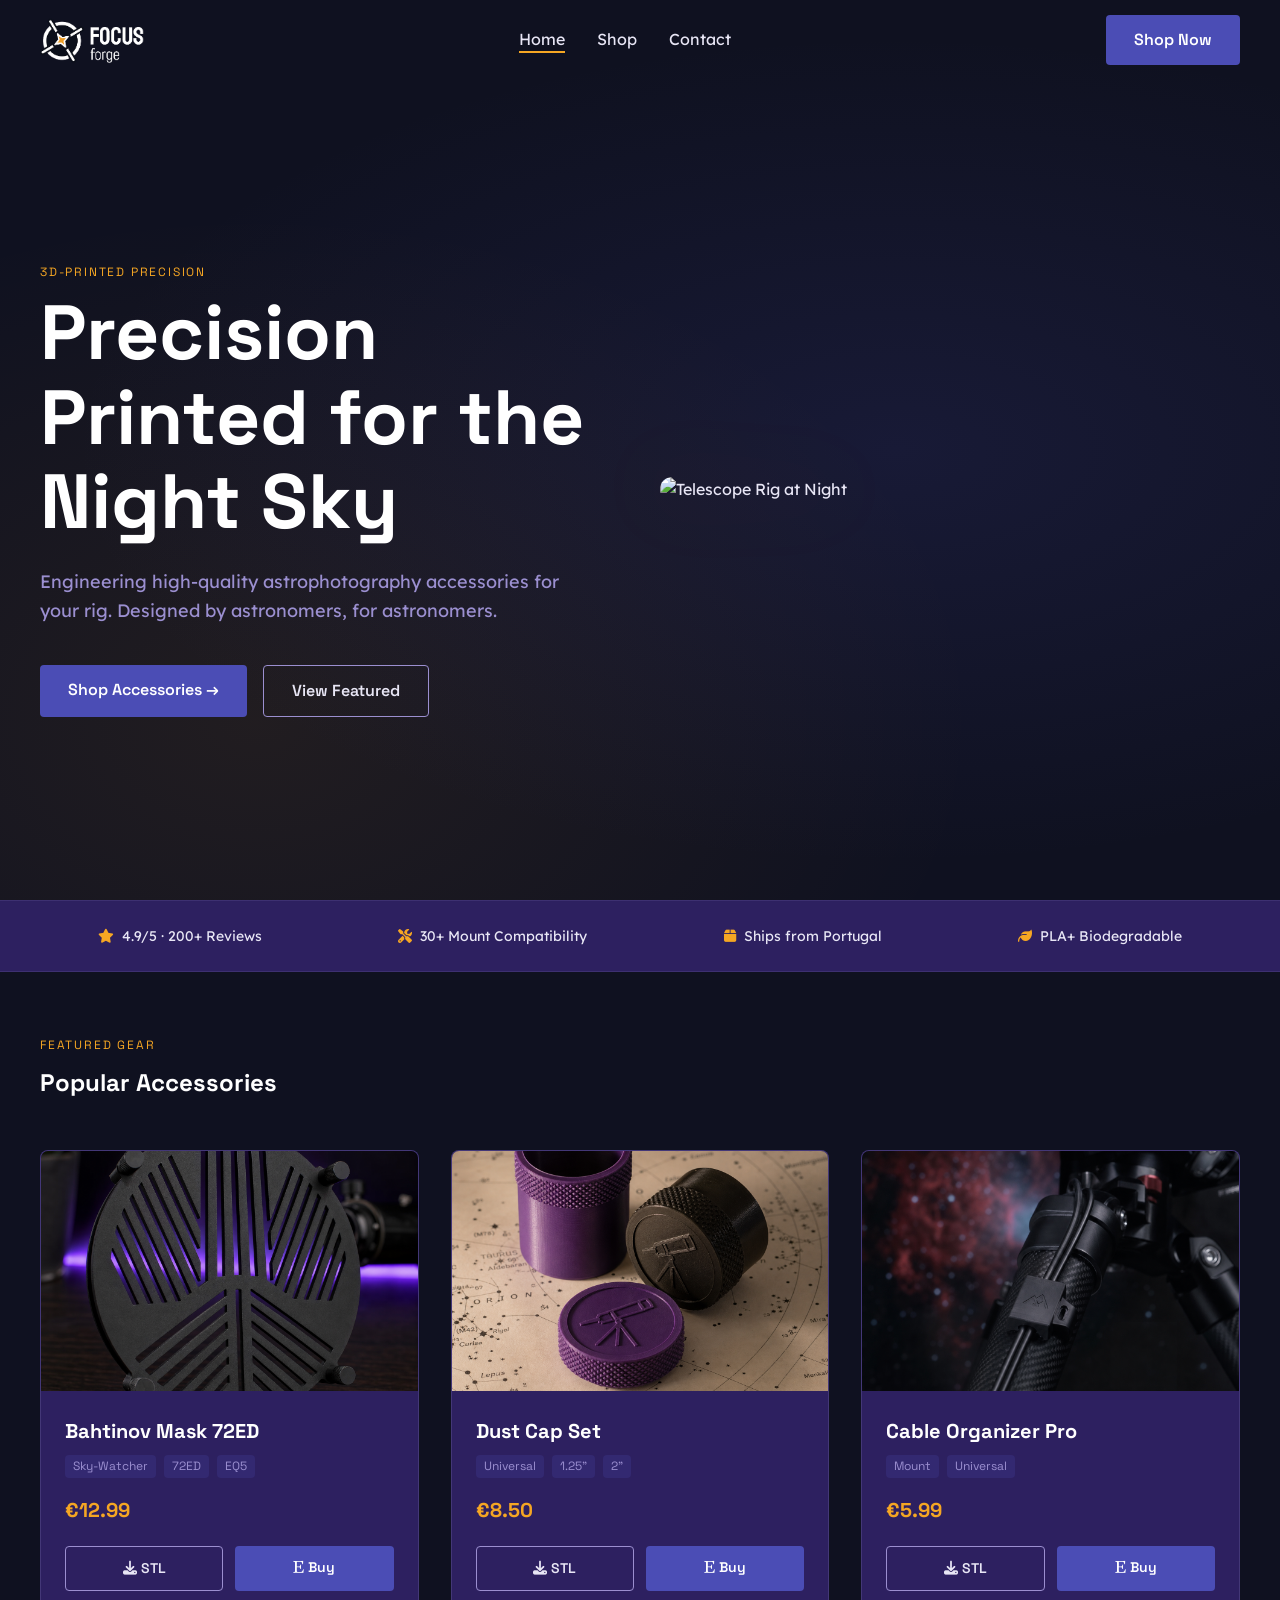
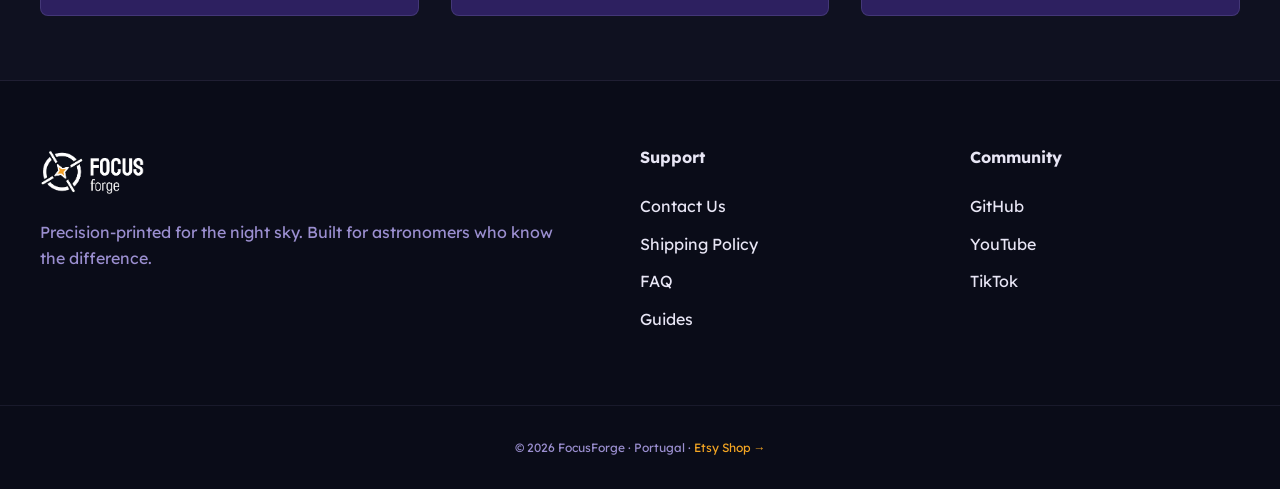
==== index.html @ b50d8965 "Initial commit" ====
<!DOCTYPE html>
<html lang="en">

<head>
    <meta charset="UTF-8">
    <meta name="viewport" content="width=device-width, initial-scale=1.0">
    <title>FocusForge | Precision-Printed for the Night Sky</title>
    <link rel="preconnect" href="https://fonts.googleapis.com">
    <link rel="preconnect" href="https://fonts.gstatic.com" crossorigin>
    <link
        href="https://fonts.googleapis.com/css2?family=Lexend:wght@300;400;500;600&family=Space+Grotesk:wght@400;500;600;700&display=swap"
        rel="stylesheet">
    <link rel="stylesheet" href="https://cdnjs.cloudflare.com/ajax/libs/font-awesome/6.4.0/css/all.min.css">
    <link rel="stylesheet" href="css/style.css">
</head>

<body>
    <nav>
        <div class="container nav-content">
            <a href="index.html" class="logo"><img src="assets/logo.png" alt="FocusForge"></a>
            <ul class="nav-links">
                <li><a href="index.html" class="active">Home</a></li>
                <li><a href="shop.html">Shop</a></li>
                <li><a href="contact.html">Contact</a></li>
            </ul>
            <a href="shop.html" class="btn btn-primary desktop-only">Shop Now</a>
            <button class="hamburger mobile-only" aria-label="Menu">
                <i class="fas fa-bars"></i>
            </button>
        </div>
    </nav>

    <header class="hero">
        <div class="container hero-grid">
            <div class="hero-content">
                <span class="eyebrow">3D-Printed Precision</span>
                <h1>Precision Printed for the Night Sky</h1>
                <p>Engineering high-quality astrophotography accessories for your rig. Designed by astronomers, for
                    astronomers.</p>
                <div class="cta-group">
                    <a href="shop.html" class="btn btn-primary">Shop Accessories →</a>
                    <a href="#featured" class="btn btn-ghost">View Featured</a>
                </div>
            </div>
            <div class="hero-image">
                <img src="assets/images/hero.png" alt="Telescope Rig at Night">
            </div>
        </div>
    </header>

    <section class="trust-bar">
        <div class="container trust-content">
            <div class="trust-item"><i class="fas fa-star"></i> <span id="stat-reviews">4.9/5 · 200+ Reviews</span></div>
            <div class="trust-item"><i class="fas fa-tools"></i> <span id="stat-compatibility">30+ Mount Compatibility</span></div>
            <div class="trust-item"><i class="fas fa-box"></i> Ships from Portugal</div>
            <div class="trust-item"><i class="fas fa-leaf"></i> <span id="stat-material">PLA+ Biodegradable</span></div>
        </div>
    </section>

    <section id="featured" class="section">
        <div class="container">
            <div class="section-header">
                <span class="eyebrow">Featured Gear</span>
                <h2>Popular Accessories</h2>
            </div>
            <div class="product-grid">
                <!-- Products loaded dynamically from Google Sheets -->
                <div class="loading-state">
                    <i class="fas fa-circle-notch fa-spin"></i> Loading accessories...
                </div>
            </div>
        </div>
    </section>

    <footer>
        <div class="container footer-grid">
            <div class="footer-col">
                <a href="index.html" class="logo"><img src="assets/logo.png" alt="FocusForge"></a>
                <p style="margin-top: 16px; color: var(--color-muted);">Precision-printed for the night sky. Built for
                    astronomers who know the difference.</p>
            </div>
            <div class="footer-col">
                <h4>Support</h4>
                <ul class="footer-links">
                    <li><a href="contact.html">Contact Us</a></li>
                    <li><a href="shipping.html">Shipping Policy</a></li>
                    <li><a href="faq.html">FAQ</a></li>
                    <li><a href="guides.html">Guides</a></li>
                </ul>
            </div>
            <div class="footer-col">
                <h4>Community</h4>
                <ul class="footer-links">
                    <li><a href="#">GitHub</a></li>
                    <li><a href="#">YouTube</a></li>
                    <li><a href="#">TikTok</a></li>
                </ul>
            </div>

        </div>
        <div class="container footer-bottom">
            <p>© 2026 FocusForge · Portugal · <a href="https://www.etsy.com" target="_blank"
                    style="color: var(--color-accent);">Etsy Shop →</a></p>
        </div>
    </footer>

    <script src="js/sheets-config.js"></script>
    <script src="js/products.js"></script>
    <script src="js/main.js"></script>
</body>

</html>
---- css/style.css ----
:root {
    --color-bg: #0F1120;
    --color-surface: #2D2060;
    --color-primary: #4B4DB5;
    --color-accent: #F5A623;
    --color-muted: #9B8FD0;
    --color-text: #E8E6F5;
    --color-white: #FFFFFF;
    
    --font-display: 'Space Grotesk', sans-serif;
    --font-body: 'Lexend', sans-serif;
    --font-mono: 'Space Grotesk', monospace;

    --space-1: 4px;
    --space-2: 8px;
    --space-4: 16px;
    --space-6: 32px;
    --space-10: 64px;
    --space-20: 128px;
    
    --shadow-glow: 0 0 24px rgba(75, 77, 181, 0.35);
    --shadow-amber: 0 0 32px rgba(245, 166, 35, 0.5);
}

* {
    margin: 0;
    padding: 0;
    box-sizing: border-box;
}

body {
    background-color: var(--color-bg);
    color: var(--color-text);
    font-family: var(--font-body);
    line-height: 1.6;
    overflow-x: hidden;
}

h1, h2, h3 {
    font-family: var(--font-display);
    color: var(--color-white);
    font-weight: 700;
}

a {
    text-decoration: none;
    color: inherit;
    transition: 0.3s ease;
}

ul {
    list-style: none;
}

.container {
    max-width: 1280px;
    margin: 0 auto;
    padding: 0 40px;
}

/* Navbar */
nav {
    height: 80px;
    display: flex;
    align-items: center;
    position: fixed;
    top: 0;
    width: 100%;
    z-index: 1000;
    transition: background 0.3s, backdrop-filter 0.3s;
}

nav.scrolled,
nav.menu-open {
    background: rgba(15, 17, 32, 0.98);
    backdrop-filter: blur(20px);
    border-bottom: 1px solid rgba(155, 143, 208, 0.15);
}

.nav-content {
    display: flex;
    justify-content: space-between;
    align-items: center;
    width: 100%;
}

.logo {
    display: inline-flex;
    align-items: center;
}

.logo img {
    height: 52px;
    width: auto;
}

.nav-links {
    display: flex;
    gap: 32px;
}

.nav-links a {
    position: relative;
    padding-bottom: 4px;
}

.nav-links a::after {
    content: '';
    position: absolute;
    bottom: 0;
    left: 0;
    width: 0;
    height: 2px;
    background-color: var(--color-accent);
    transition: width 0.3s cubic-bezier(0.16, 1, 0.3, 1);
}

.nav-links a:hover {
    color: var(--color-accent);
}

.nav-links a:hover::after,
.nav-links a.active::after {
    width: 100%;
}

/* Hero Section */
.hero {
    height: 100vh;
    display: flex;
    align-items: center;
    background: radial-gradient(ellipse at 70% 50%, rgba(75,77,181,0.15) 0%, transparent 65%),
                radial-gradient(ellipse at 20% 80%, rgba(245,166,35,0.08) 0%, transparent 50%);
    padding-top: 80px;
}

.hero-grid {
    display: grid;
    grid-template-columns: 1fr 1fr;
    align-items: center;
    gap: 40px;
}

.hero-content h1 {
    font-size: clamp(2.5rem, 6vw, 5rem);
    line-height: 1.1;
    margin-bottom: 24px;
}

.hero-content p {
    font-size: 1.125rem;
    color: var(--color-muted);
    max-width: 520px;
    margin-bottom: 40px;
}

.cta-group {
    display: flex;
    gap: 16px;
}

.btn {
    padding: 12px 28px;
    border-radius: 4px;
    font-family: var(--font-display);
    font-weight: 600;
    cursor: pointer;
    display: inline-block;
    transition: all 0.3s ease;
}

.btn-primary {
    background-color: var(--color-primary);
    color: var(--color-white);
}

.btn-primary:hover {
    background-color: var(--color-accent);
    color: var(--color-bg);
}

.btn-ghost {
    border: 1px solid var(--color-muted);
    color: var(--color-text);
}

.btn-ghost:hover {
    border-color: var(--color-primary);
    color: var(--color-white);
}

.hero-image img {
    width: 100%;
    border-radius: 12px;
    filter: drop-shadow(0 0 40px rgba(245,166,35,0.2));
}

/* Trust Bar */
.trust-bar {
    background: var(--color-surface);
    padding: 24px 0;
    border-top: 1px solid rgba(155, 143, 208, 0.15);
    border-bottom: 1px solid rgba(155, 143, 208, 0.15);
}

.trust-content {
    display: flex;
    justify-content: space-around;
    flex-wrap: wrap;
    gap: 20px;
}

.trust-item {
    display: flex;
    align-items: center;
    gap: 8px;
    font-size: 0.875rem;
}

.trust-item i {
    color: var(--color-accent);
}

/* Products Section */
.section {
    padding: var(--space-10) 0;
}

.section-header {
    margin-bottom: 48px;
}

.eyebrow {
    font-family: var(--font-mono);
    font-size: 0.75rem;
    color: var(--color-accent);
    text-transform: uppercase;
    letter-spacing: 0.15em;
    display: block;
    margin-bottom: 8px;
}

.product-grid {
    display: grid;
    grid-template-columns: repeat(auto-fill, minmax(300px, 1fr));
    gap: 32px;
}

.product-card {
    background: var(--color-surface);
    border-radius: 8px;
    border: 1px solid rgba(155, 143, 208, 0.2);
    overflow: hidden;
    transition: all 0.4s cubic-bezier(0.34, 1.56, 0.64, 1);
    cursor: pointer;
    position: relative;
}

.product-card:hover {
    transform: translateY(-8px);
    border-color: rgba(155, 143, 208, 0.5);
}

.product-modal-overlay {
    position: fixed;
    top: 0;
    left: 0;
    width: 100vw;
    height: 100vh;
    background: rgba(15, 17, 32, 0.7);
    backdrop-filter: blur(8px);
    z-index: 2000;
    display: flex;
    align-items: center;
    justify-content: center;
    padding: 20px;
    opacity: 0;
    animation: fadeIn 0.3s ease forwards;
}

.product-modal-overlay.closing {
    animation: fadeOut 0.3s ease forwards;
}

.product-modal-content {
    background: var(--color-surface);
    border-radius: 12px;
    border: 1px solid rgba(155, 143, 208, 0.3);
    width: 100%;
    max-width: 600px;
    max-height: 90vh;
    overflow-y: auto;
    position: relative;
    box-shadow: 0 24px 80px rgba(0, 0, 0, 0.6), 0 0 40px rgba(75, 77, 181, 0.2);
    opacity: 0;
    transform: scale(0.95) translateY(20px);
    animation: modalScaleUp 0.4s cubic-bezier(0.16, 1, 0.3, 1) 0.05s forwards;
}

.product-modal-overlay.closing .product-modal-content {
    animation: modalScaleDown 0.3s ease forwards;
}

@keyframes fadeOut {
    from { opacity: 1; }
    to { opacity: 0; }
}

@keyframes modalScaleUp {
    from {
        opacity: 0;
        transform: scale(0.95) translateY(20px);
    }
    to {
        opacity: 1;
        transform: scale(1) translateY(0);
    }
}

@keyframes modalScaleDown {
    from {
        opacity: 1;
        transform: scale(1) translateY(0);
    }
    to {
        opacity: 0;
        transform: scale(0.95) translateY(20px);
    }
}

@keyframes fadeIn {
    from { opacity: 0; }
    to { opacity: 1; }
}

@keyframes slideUp {
    from {
        opacity: 0;
        transform: translateY(30px);
    }
    to {
        opacity: 1;
        transform: translateY(0);
    }
}

.product-card {
    animation: slideUp 0.6s ease-out;
}

.product-img {
    height: 240px;
    overflow: hidden;
    position: relative;
}

.product-img img {
    width: 100%;
    height: 100%;
    object-fit: cover;
    transition: transform 0.5s ease;
}

.product-card:hover .product-img img {
    transform: scale(1.08);
}

.product-modal-content .product-img {
    height: 350px;
}

.product-info {
    padding: 24px;
    transition: all 0.3s ease;
}

.product-modal-content .product-info {
    padding: 32px;
}

.product-description {
    display: none;
    margin-top: 16px;
    padding-top: 16px;
    border-top: 1px solid rgba(155, 143, 208, 0.2);
    color: var(--color-muted);
    font-size: 0.95rem;
    line-height: 1.6;
    animation: slideUp 0.4s ease;
}

.product-modal-content .product-description {
    display: block;
}

.close-btn {
    display: none;
    position: absolute;
    top: 16px;
    right: 16px;
    background: rgba(15, 17, 32, 0.8);
    border: none;
    color: var(--color-accent);
    width: 40px;
    height: 40px;
    border-radius: 50%;
    cursor: pointer;
    font-size: 1.5rem;
    z-index: 2001;
    transition: all 0.3s ease;
}

.close-btn:hover {
    background: var(--color-accent);
    color: var(--color-bg);
}

.product-modal-content .close-btn {
    display: flex;
    align-items: center;
    justify-content: center;
}

.product-info h3 {
    font-size: 1.25rem;
    margin-bottom: 8px;
}

.product-tags {
    font-family: var(--font-mono);
    font-size: 0.75rem;
    color: var(--color-muted);
    margin-bottom: 16px;
    display: flex;
    gap: 8px;
}

.tag {
    background: rgba(75, 77, 181, 0.2);
    padding: 2px 8px;
    border-radius: 4px;
}

.price {
    font-family: var(--font-mono);
    font-size: 1.25rem;
    color: var(--color-accent);
    font-weight: 700;
    margin-bottom: 20px;
    display: block;
}

.product-actions {
    display: grid;
    grid-template-columns: 1fr 1fr;
    gap: 12px;
    transition: all 0.3s ease;
}

.product-modal-content .product-actions {
    grid-template-columns: 1fr;
}

.product-actions .btn {
    transition: all 0.3s ease;
}

.product-actions .btn:active {
    transform: scale(0.95);
}

.btn-sm {
    padding: 10px;
    font-size: 0.875rem;
    text-align: center;
}

/* Contact Form */
.contact-container {
    max-width: 800px;
    margin: 0 auto;
    background: var(--color-surface);
    padding: 40px;
    border-radius: 8px;
}

.form-group {
    margin-bottom: 24px;
}

.form-group label {
    display: block;
    margin-bottom: 8px;
    color: var(--color-muted);
}

.form-group input, .form-group textarea {
    width: 100%;
    padding: 12px;
    background: rgba(15, 17, 32, 0.5);
    border: 1px solid rgba(155, 143, 208, 0.3);
    border-radius: 4px;
    color: var(--color-white);
    font-family: var(--font-body);
}

.form-group input:focus, .form-group textarea:focus {
    outline: none;
    border-color: var(--color-primary);
}

/* Footer */
footer {
    background: #0A0C18;
    padding: 64px 0 32px;
    border-top: 1px solid rgba(155, 143, 208, 0.15);
}

.footer-grid {
    display: grid;
    grid-template-columns: 2fr 1fr 1fr;
    gap: 60px;
    margin-bottom: 60px;
}

.footer-col h4 {
    margin-bottom: 24px;
}

.footer-links li {
    margin-bottom: 12px;
}

.footer-links a:hover {
    color: var(--color-accent);
}

.newsletter input {
    width: 100%;
    padding: 12px;
    background: var(--color-bg);
    border: 1px solid rgba(155, 143, 208, 0.3);
    border-radius: 4px;
    color: var(--color-white);
    margin-bottom: 12px;
}

.footer-bottom {
    text-align: center;
    font-size: 0.75rem;
    color: var(--color-muted);
    padding-top: 32px;
    border-top: 1px solid rgba(155, 143, 208, 0.1);
}

/* Loading State */
.loading-state {
    grid-column: 1 / -1;
    display: flex;
    flex-direction: column;
    align-items: center;
    justify-content: center;
    padding: 60px 0;
    color: var(--color-muted);
    font-size: 1.2rem;
    gap: 16px;
}

.loading-state i {
    font-size: 2rem;
    color: var(--color-primary);
    animation: loading-spin 1s infinite linear;
}

@keyframes loading-spin {
    100% { transform: rotate(360deg); }
}

/* Utilities */
.hamburger {
    background: none;
    border: none;
    color: var(--color-white);
    font-size: 1.5rem;
    cursor: pointer;
}

.mobile-only {
    display: none;
}

@media (max-width: 1024px) {
    .hero-grid {
        grid-template-columns: 1fr;
        text-align: center;
    }
    .hero-content p {
        margin: 0 auto 40px;
    }
    .cta-group {
        justify-content: center;
    }
    .footer-grid {
        grid-template-columns: 1fr 1fr;
    }
}

@media (max-width: 768px) {
    .desktop-only {
        display: none !important;
    }
    .hamburger.mobile-only {
        display: block;
    }
    .nav-links {
        display: flex;
        flex-direction: column;
        position: absolute;
        top: 80px;
        left: 0;
        width: 100%;
        background: rgba(15, 17, 32, 0.98);
        backdrop-filter: blur(20px);
        padding: 20px;
        gap: 20px;
        border-bottom: 1px solid rgba(155, 143, 208, 0.15);
        box-shadow: 0 10px 20px rgba(0,0,0,0.5);
        
        opacity: 0;
        visibility: hidden;
        transform: translateY(-10px);
        transition: all 0.3s cubic-bezier(0.16, 1, 0.3, 1);
        z-index: 999;
    }
    .nav-links.active {
        opacity: 1;
        visibility: visible;
        transform: translateY(0);
    }
    .cta-group {
        flex-direction: column;
        gap: 12px;
        width: 100%;
    }
    .cta-group .btn {
        width: 100%;
    }
    .container {
        padding: 0 20px;
    }
    .footer-grid {
        grid-template-columns: 1fr;
    }
    .product-modal-content {
        max-height: 90vh;
    }
}
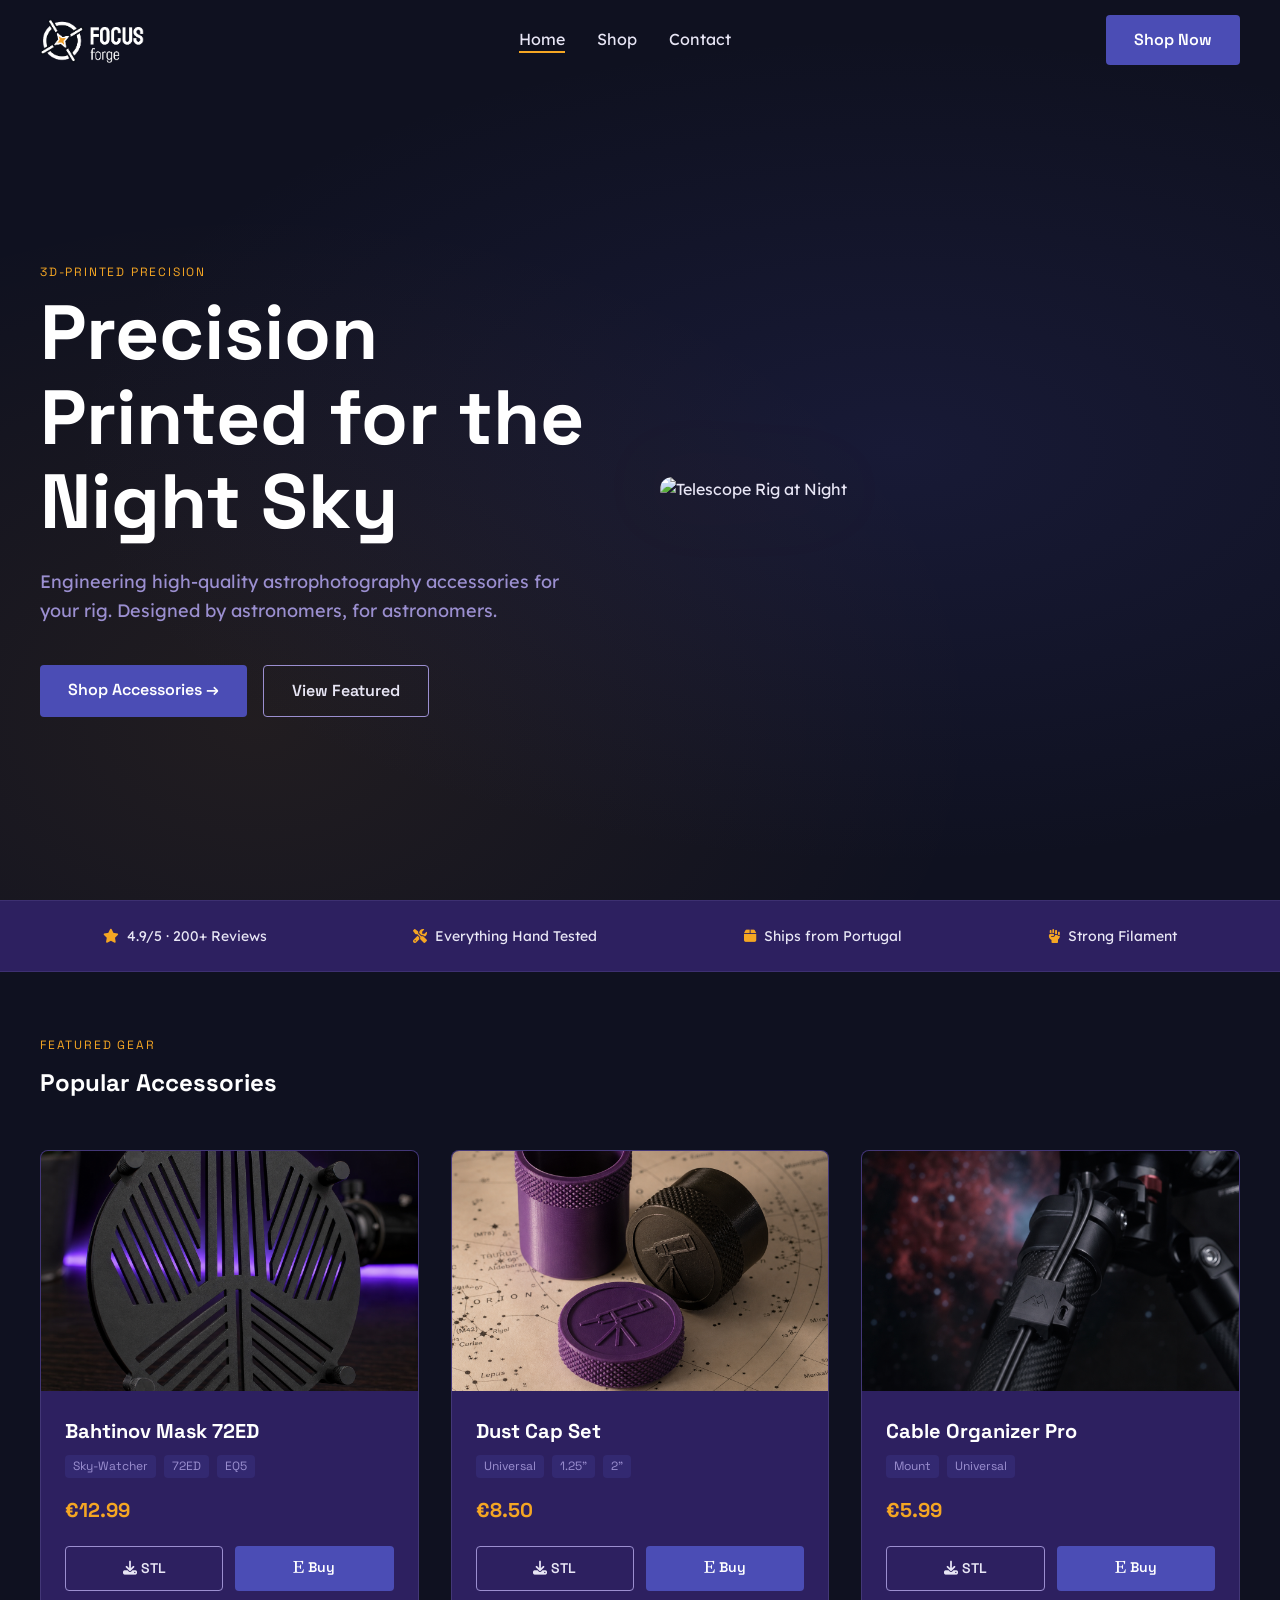
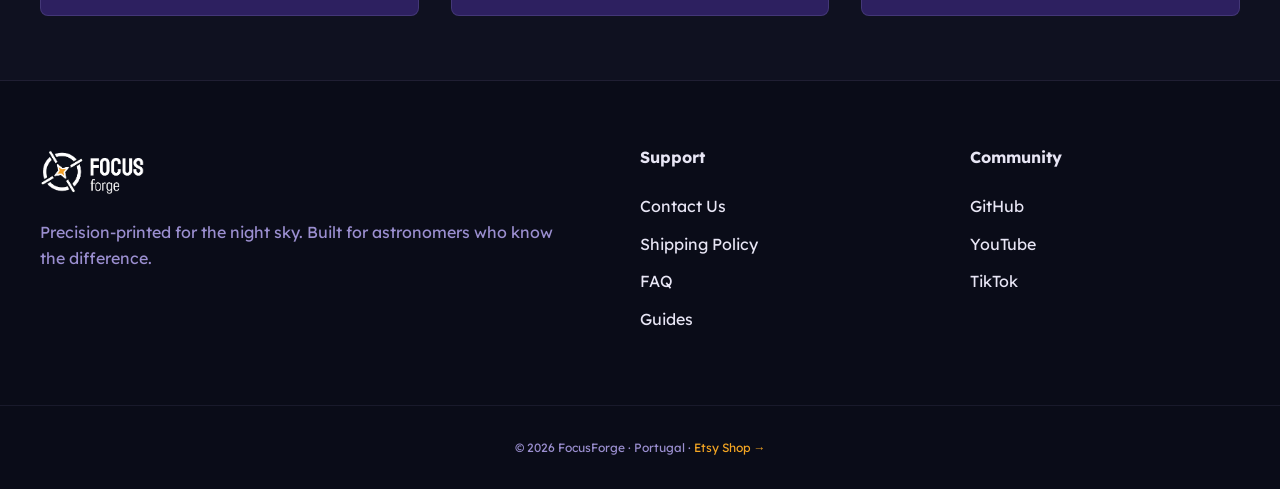
==== commit 6b3de7bf: "Update index.html" ====
--- a/index.html
+++ b/index.html
@@ -51,9 +51,9 @@
     <section class="trust-bar">
         <div class="container trust-content">
             <div class="trust-item"><i class="fas fa-star"></i> <span id="stat-reviews">4.9/5 · 200+ Reviews</span></div>
-            <div class="trust-item"><i class="fas fa-tools"></i> <span id="stat-compatibility">30+ Mount Compatibility</span></div>
+            <div class="trust-item"><i class="fas fa-tools"></i> <span id="stat-compatibility">Everything Hand Tested</span></div>
             <div class="trust-item"><i class="fas fa-box"></i> Ships from Portugal</div>
-            <div class="trust-item"><i class="fas fa-leaf"></i> <span id="stat-material">PLA+ Biodegradable</span></div>
+            <div class="trust-item"><i class="fa-solid fa-hand-fist"></i> <span id="stat-material">Strong Filament</span></div>
         </div>
     </section>
 
